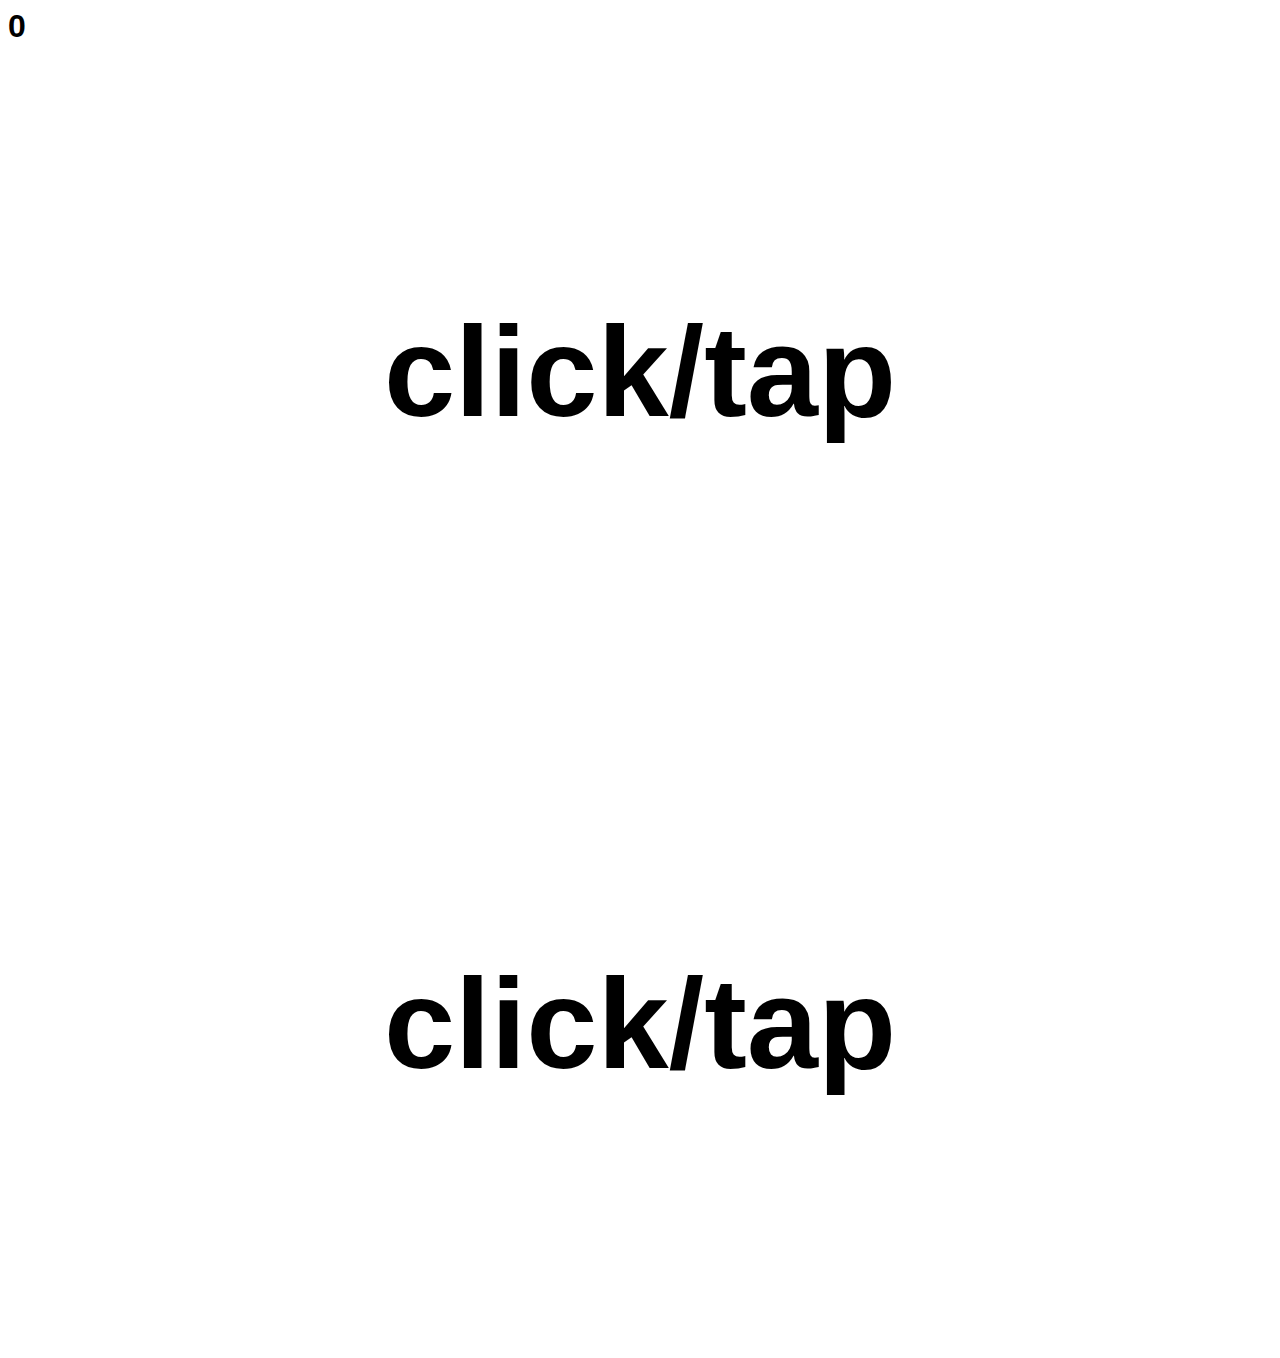
==== index.html @ 4516fd13 "a" ====
<!DOCTYPE html>
<html lang="en" dir="ltr">
  <head>
    <meta charset="utf-8">
    <title>Math</title>
    <link rel="stylesheet" href="math.css">
  </head>
  <body>
    <div class="count">
      0

    </div>
    <div class="math">
      click/tap


    </div>
    <div class="answer">
      click/tap


    </div>
    <script src="https://ajax.googleapis.com/ajax/libs/jquery/3.6.0/jquery.min.js"></script>
    <script type="text/javascript" src="math.js">

    </script>
  </body>
</html>
---- math.css ----
.count {
  font-family: sans-serif;
  font-size: 2rem;
  font-weight: 700;
}

.math {
  padding: 20%;
  text-align: center;
  font-family: sans-serif;
  font-size: 8rem;
  font-weight: 700;
}
.answer {
  padding: 20%;
  text-align: center;
  font-family: sans-serif;
  font-size: 8rem;
  font-weight: 700;
}
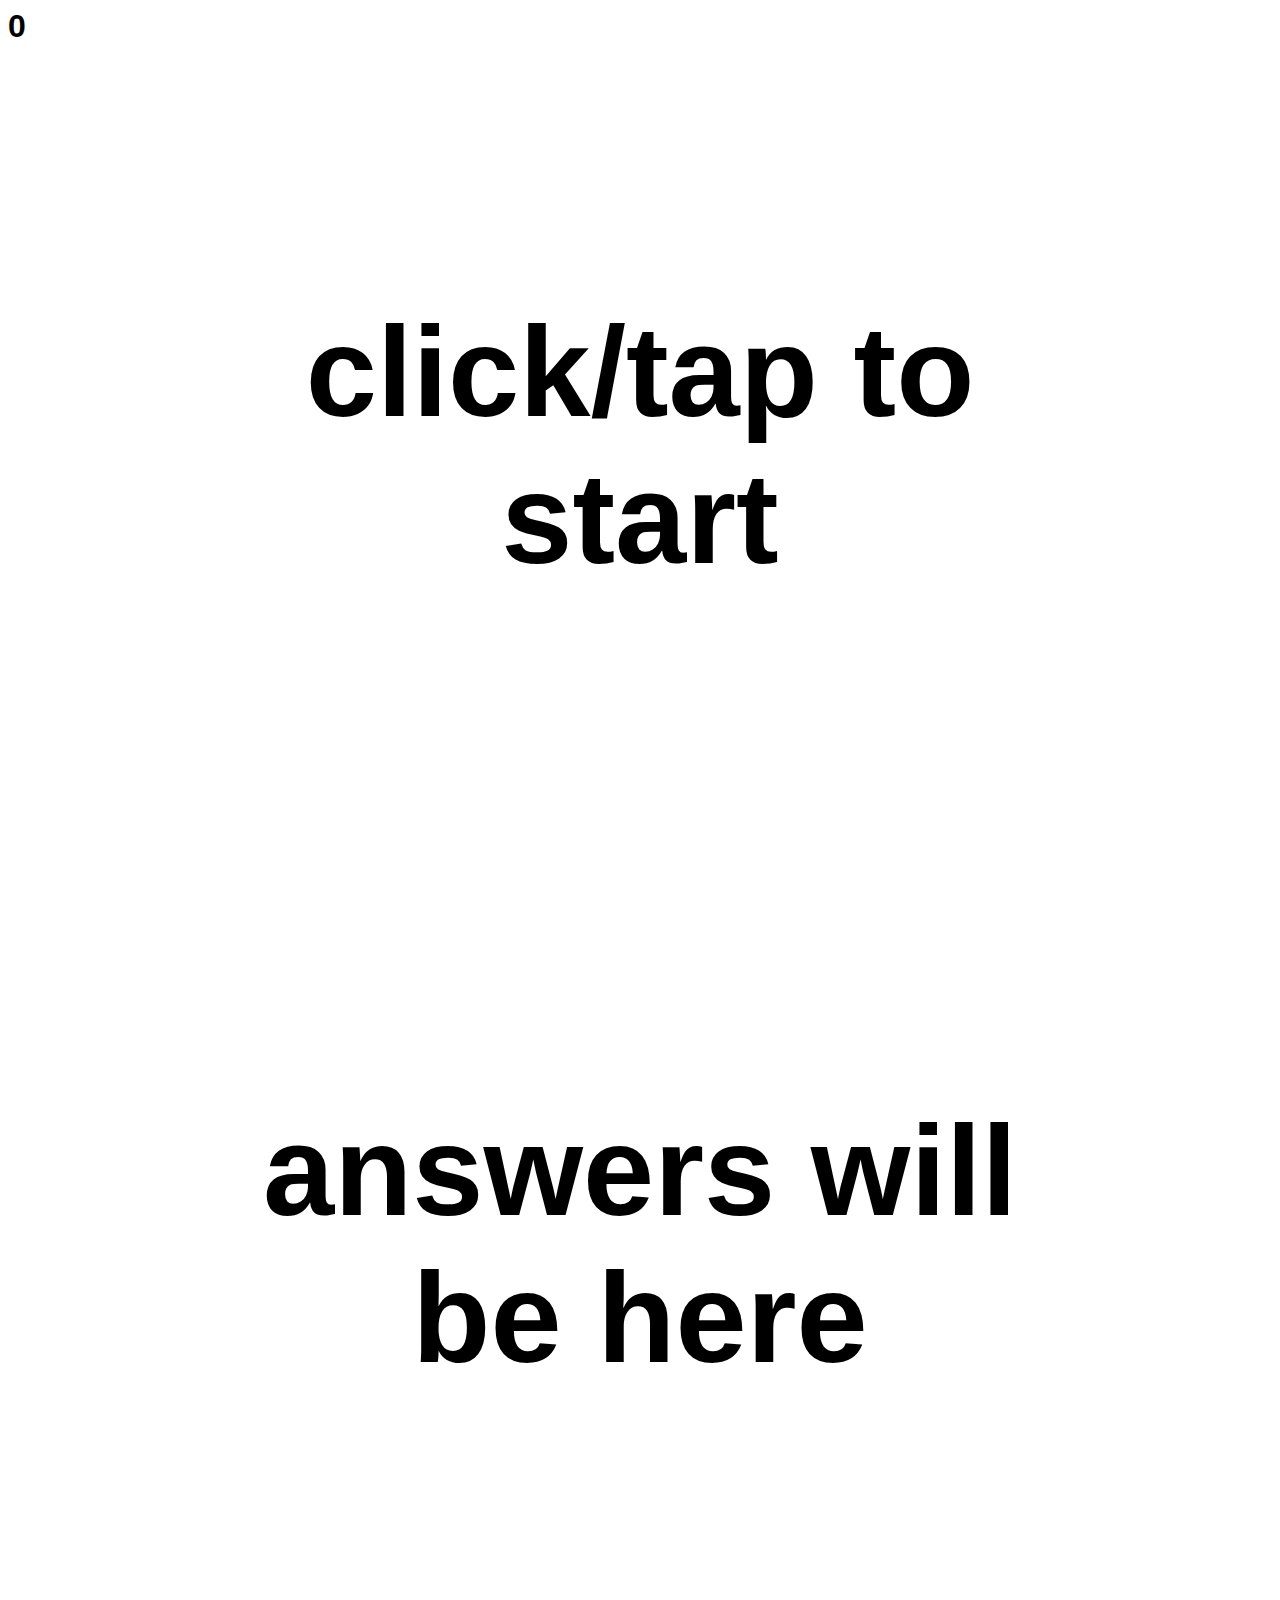
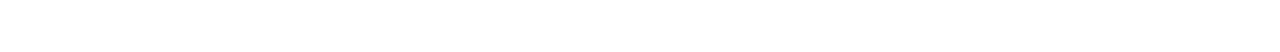
==== commit c772cd12: "a" ====
--- a/index.html
+++ b/index.html
@@ -8,18 +8,14 @@
   <body>
     <div class="count">
       0
-
     </div>
     <div class="math">
-      click/tap
-
-
+      click/tap to start
     </div>
     <div class="answer">
-      click/tap
+      answers will be here
+    </div>
 
-
-    </div>
     <script src="https://ajax.googleapis.com/ajax/libs/jquery/3.6.0/jquery.min.js"></script>
     <script type="text/javascript" src="math.js">
 
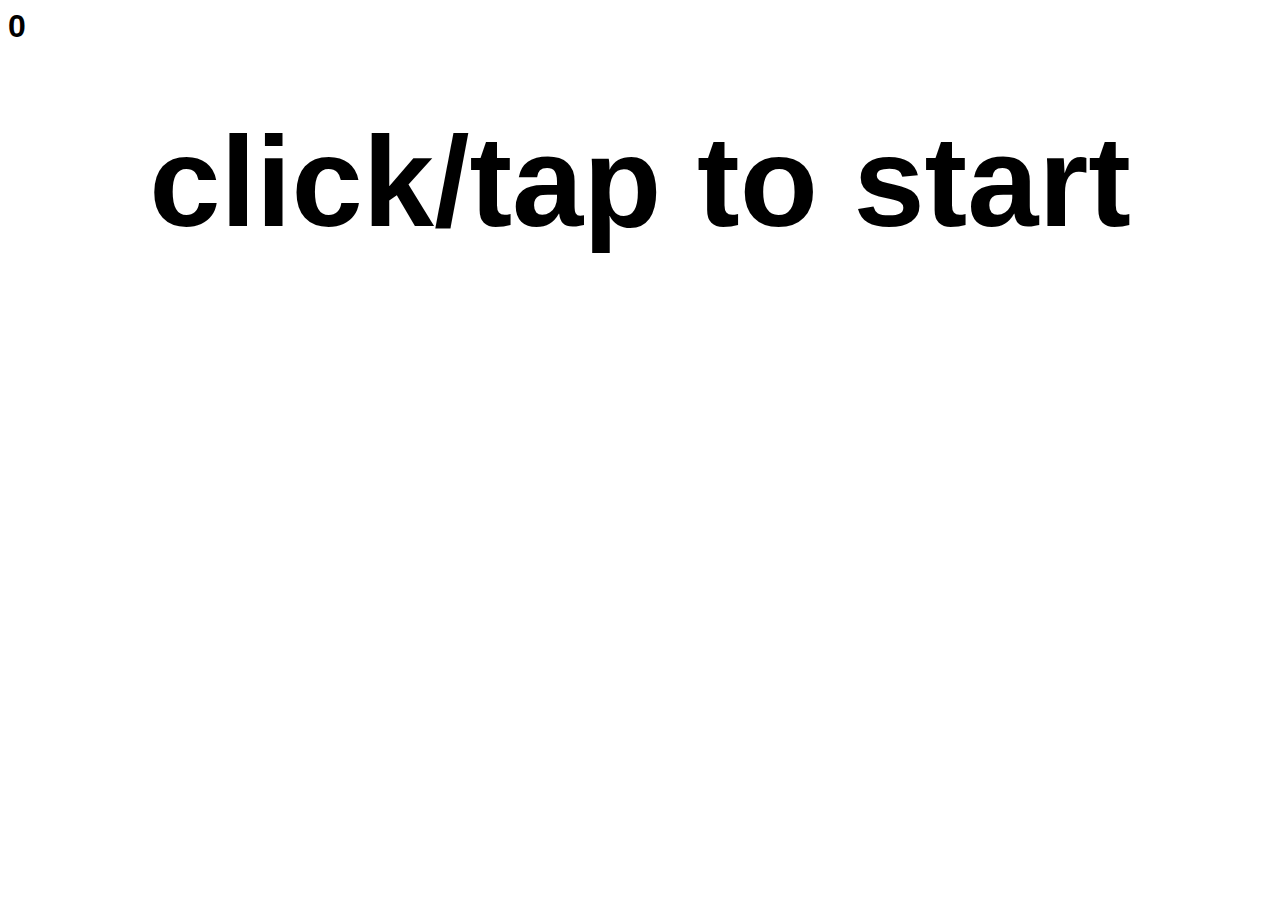
==== commit 2c96a0f8: "Update to show answer after a pause" ====
--- a/index.html
+++ b/index.html
@@ -13,7 +13,7 @@
       click/tap to start
     </div>
     <div class="answer">
-      answers will be here
+      
     </div>
 
     <script src="https://ajax.googleapis.com/ajax/libs/jquery/3.6.0/jquery.min.js"></script>
--- a/math.css
+++ b/math.css
@@ -6,14 +6,14 @@
 }
 
 .math {
-  padding: 20%;
+  padding: 5%;
   text-align: center;
   font-family: sans-serif;
   font-size: 8rem;
   font-weight: 700;
 }
 .answer {
-  padding: 20%;
+  padding: 5%;
   text-align: center;
   font-family: sans-serif;
   font-size: 8rem;
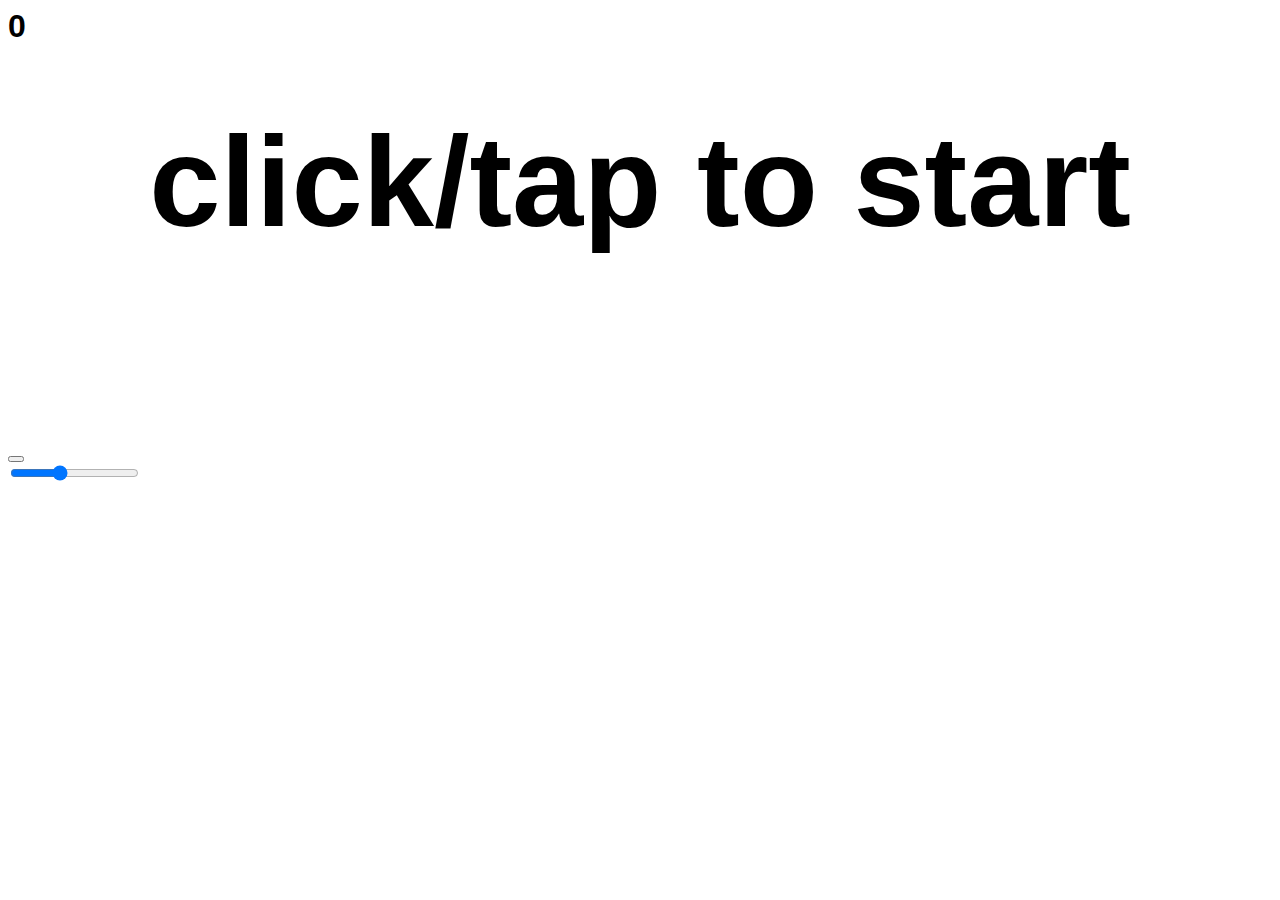
==== commit 750cf88d: "adjustable delay" ====
--- a/index.html
+++ b/index.html
@@ -13,7 +13,16 @@
       click/tap to start
     </div>
     <div class="answer">
-      
+
+    </div>
+
+    <div class="go">
+      <button type="button" name="Go"></button>
+    </div>
+
+    <div class="delay">
+      <input type="range" min="0" max="8" value="3" step="1">
+
     </div>
 
     <script src="https://ajax.googleapis.com/ajax/libs/jquery/3.6.0/jquery.min.js"></script>
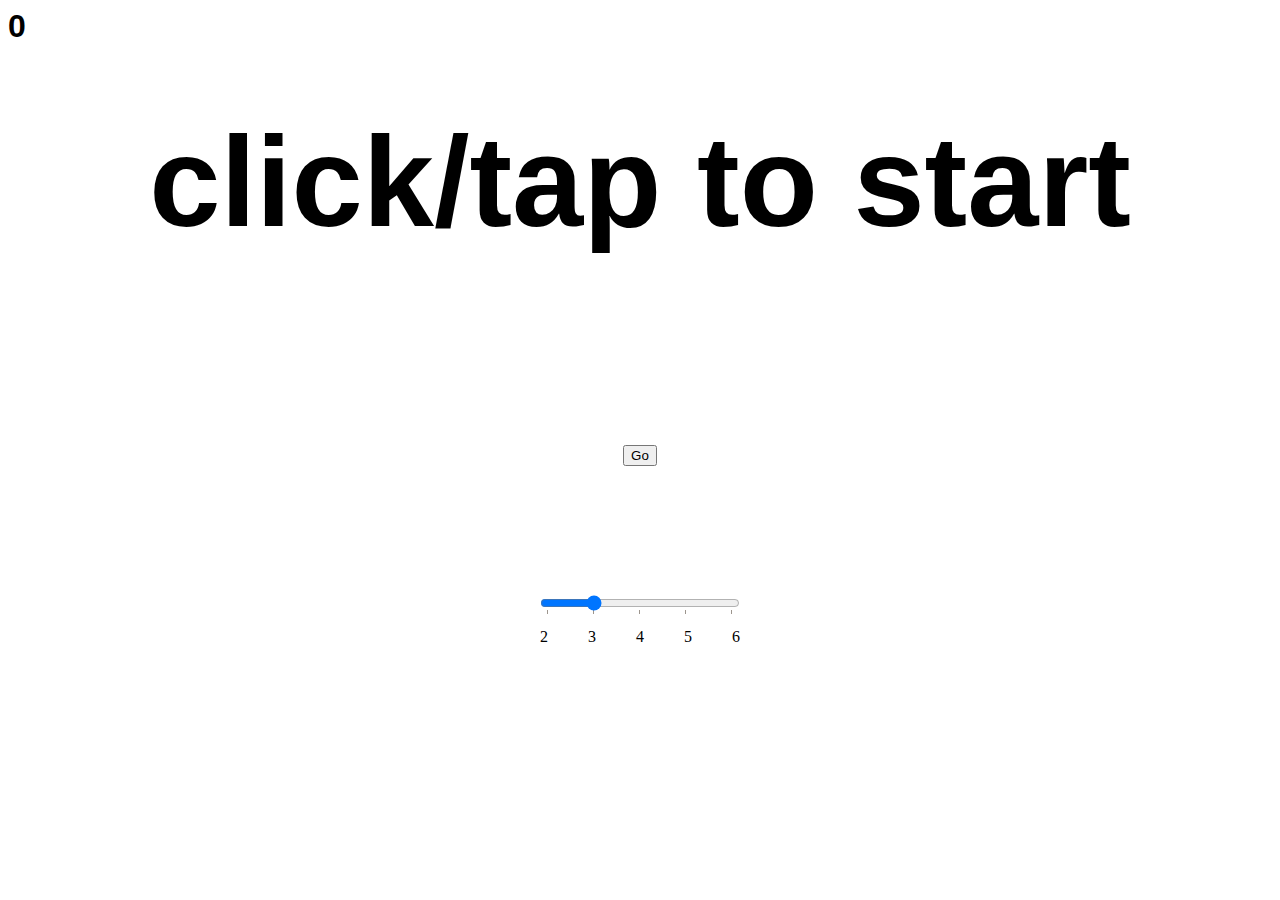
==== commit ebc118ab: "add bootstrap" ====
--- a/index.html
+++ b/index.html
@@ -4,6 +4,13 @@
     <meta charset="utf-8">
     <title>Math</title>
     <link rel="stylesheet" href="math.css">
+
+    <!-- Bootstrap CSS -->
+    <link href="https://cdn.jsdelivr.net/npm/bootstrap@5.1.3/dist/css/bootstrap.min.css" rel="stylesheet" integrity="sha384-1BmE4kWBq78iYhFldvKuhfTAU6auU8tT94WrHftjDbrCEXSU1oBoqyl2QvZ6jIW3" crossorigin="anonymous">
+
+    <!-- Bootstrap JS -->
+    <script src="https://cdn.jsdelivr.net/npm/bootstrap@5.1.3/dist/js/bootstrap.bundle.min.js" integrity="sha384-ka7Sk0Gln4gmtz2MlQnikT1wXgYsOg+OMhuP+IlRH9sENBO0LRn5q+8nbTov4+1p" crossorigin="anonymous"></script>
+
   </head>
   <body>
     <div class="count">
@@ -17,11 +24,19 @@
     </div>
 
     <div class="go">
-      <button type="button" name="Go"></button>
+      <button type="button" class="w-80 btn btn-lg btn-primary" name="">Go</button>
     </div>
 
     <div class="delay">
-      <input type="range" min="0" max="8" value="3" step="1">
+      <input type="range" id=delay min="2" max="6" value="3" step="1" list="tickmarks">
+
+      <datalist id="tickmarks">
+        <option value="2" label="2"></option>
+        <option value="3" label="3"></option>
+        <option value="4" label="4"></option>
+        <option value="5" label="5"></option>
+        <option value="6" label="6"></option>
+      </datalist>
 
     </div>
 
--- a/math.css
+++ b/math.css
@@ -19,3 +19,38 @@
   font-size: 8rem;
   font-weight: 700;
 }
+
+.go {
+  text-align: center;
+}
+
+.go-button {
+  margin: 50px;
+  font-family: sans-serif;
+  font-size: 8rem;
+  font-weight: 700;
+}
+
+.delay {
+  text-align: center;
+  padding: 10%;
+}
+
+datalist {
+  margin: 10px auto 10px;
+  display: flex;
+  flex-direction: row;
+  justify-content: space-between;
+  writing-mode: horizontal-tb;
+  width: 200px;
+}
+
+option {
+  padding: 0;
+}
+
+input[type="range"] {
+  text-align: center;
+  width: 200px;
+  margin: 0;
+}
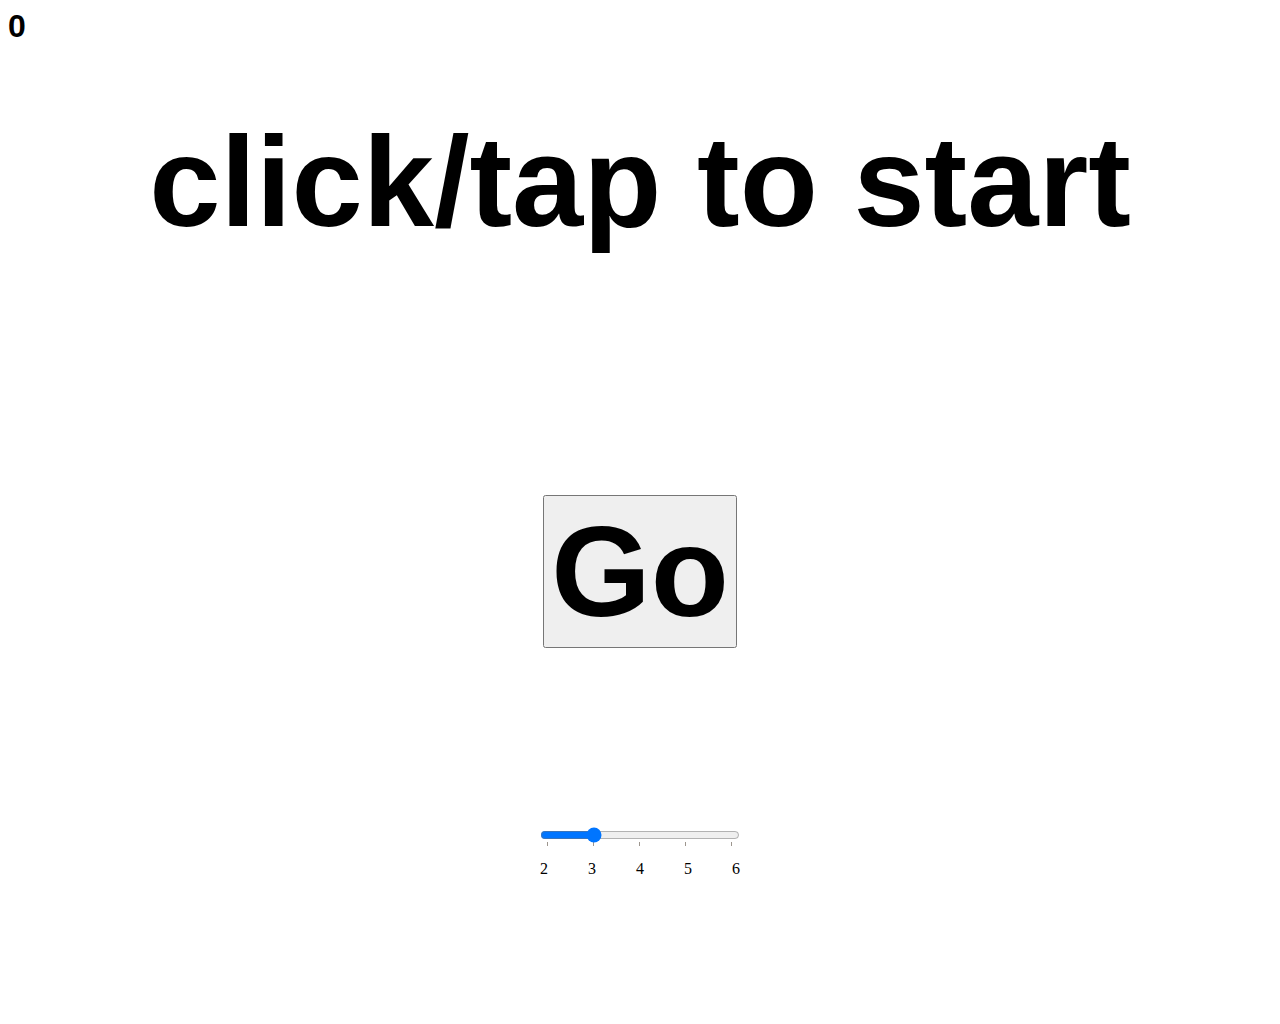
==== commit 9dec3c11: "Update index.html" ====
--- a/index.html
+++ b/index.html
@@ -24,7 +24,7 @@
     </div>
 
     <div class="go">
-      <button type="button" class="w-80 btn btn-lg btn-primary" name="">Go</button>
+      <button type="button" class="w-80 btn btn-lg btn-primary go-button" name="">Go</button>
     </div>
 
     <div class="delay">
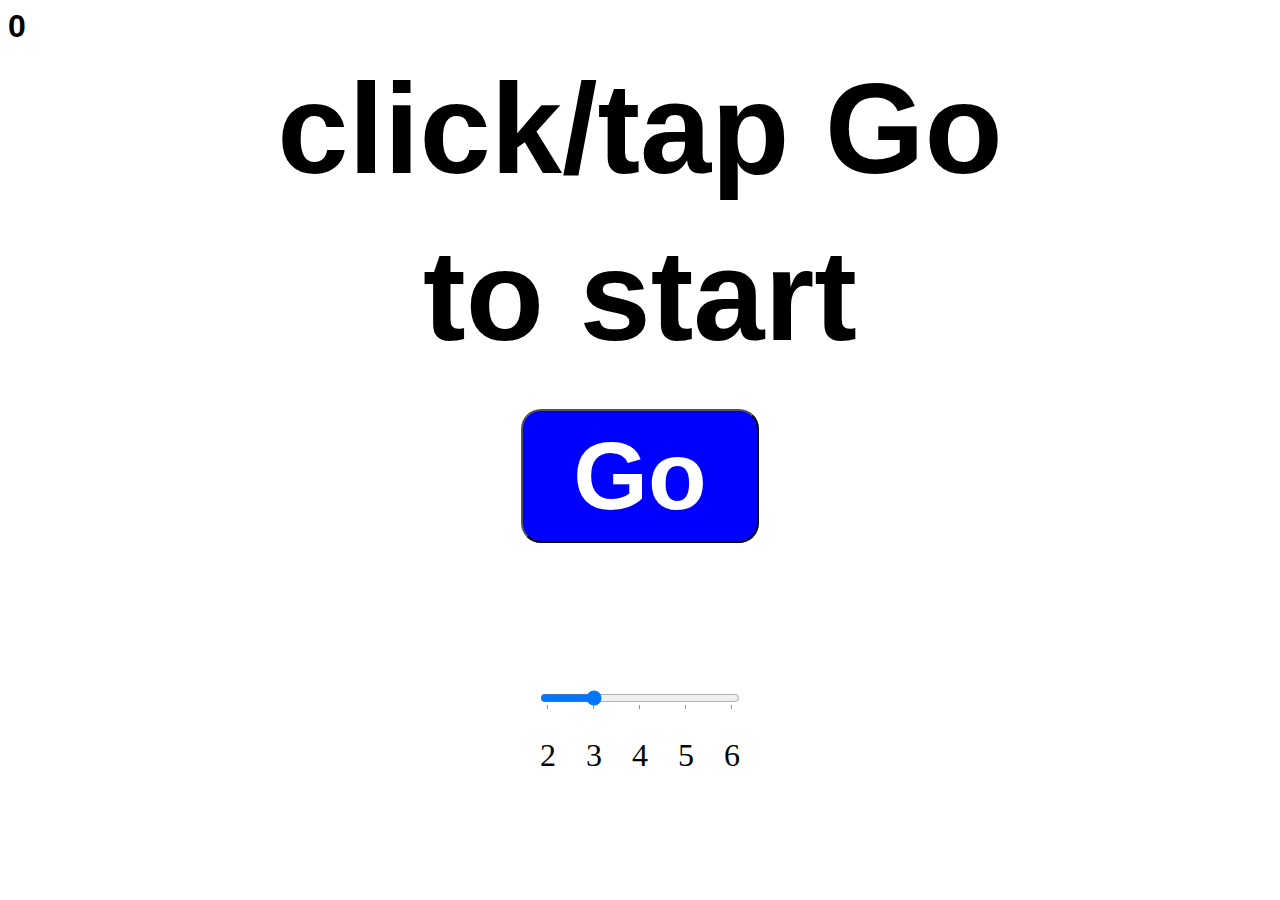
==== commit ba62e622: "up size go button" ====
--- a/index.html
+++ b/index.html
@@ -17,14 +17,16 @@
       0
     </div>
     <div class="math">
-      click/tap to start
+      click/tap Go
     </div>
     <div class="answer">
-
+      to start
     </div>
 
     <div class="go">
-      <button type="button" class="w-80 btn btn-lg btn-primary go-button" name="">Go</button>
+      <button type="button" class="go-button" name="">Go</button>
+      <!-- bootstrap classes: w-80 btn btn-lg btn-primary  -->
+
     </div>
 
     <div class="delay">
--- a/math.css
+++ b/math.css
@@ -6,14 +6,14 @@
 }
 
 .math {
-  padding: 5%;
+  padding: 10px;
   text-align: center;
   font-family: sans-serif;
   font-size: 8rem;
   font-weight: 700;
 }
 .answer {
-  padding: 5%;
+  padding: 10px;
   text-align: center;
   font-family: sans-serif;
   font-size: 8rem;
@@ -25,15 +25,25 @@
 }
 
 .go-button {
-  margin: 50px;
+  margin: 30px;
+  padding: 20px;
+  border-radius: 20px;
+  padding: 10px 50px 10px;
+  color: white;
+  background-color: blue;
   font-family: sans-serif;
-  font-size: 8rem;
+  font-size: 6rem;
   font-weight: 700;
 }
 
 .delay {
   text-align: center;
-  padding: 10%;
+  padding: 100px;
+
+}
+
+#delay {
+  height: 50px;
 }
 
 datalist {
@@ -43,6 +53,8 @@
   justify-content: space-between;
   writing-mode: horizontal-tb;
   width: 200px;
+  font-size: 2rem;
+  font-weight: 700;
 }
 
 option {
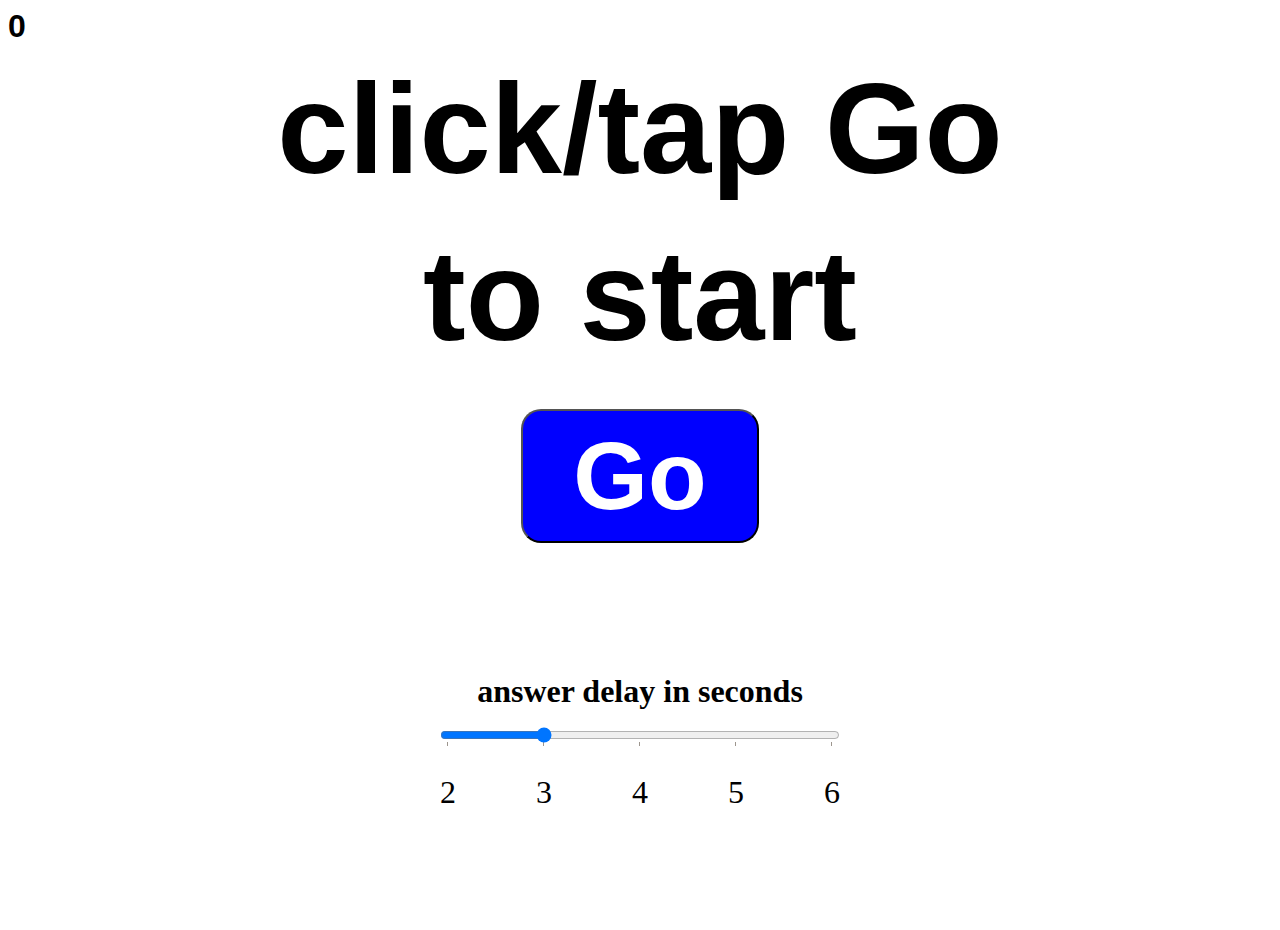
==== commit 66b970c4: "styling" ====
--- a/index.html
+++ b/index.html
@@ -1,50 +1,60 @@
 <!DOCTYPE html>
 <html lang="en" dir="ltr">
-  <head>
-    <meta charset="utf-8">
-    <title>Math</title>
-    <link rel="stylesheet" href="math.css">
 
-    <!-- Bootstrap CSS -->
-    <link href="https://cdn.jsdelivr.net/npm/bootstrap@5.1.3/dist/css/bootstrap.min.css" rel="stylesheet" integrity="sha384-1BmE4kWBq78iYhFldvKuhfTAU6auU8tT94WrHftjDbrCEXSU1oBoqyl2QvZ6jIW3" crossorigin="anonymous">
+<head>
+  <meta charset="utf-8">
+  <title>Math</title>
+  <link rel="stylesheet" href="math.css">
 
-    <!-- Bootstrap JS -->
-    <script src="https://cdn.jsdelivr.net/npm/bootstrap@5.1.3/dist/js/bootstrap.bundle.min.js" integrity="sha384-ka7Sk0Gln4gmtz2MlQnikT1wXgYsOg+OMhuP+IlRH9sENBO0LRn5q+8nbTov4+1p" crossorigin="anonymous"></script>
+  <!-- Bootstrap CSS -->
+  <link href="https://cdn.jsdelivr.net/npm/bootstrap@5.1.3/dist/css/bootstrap.min.css" rel="stylesheet" integrity="sha384-1BmE4kWBq78iYhFldvKuhfTAU6auU8tT94WrHftjDbrCEXSU1oBoqyl2QvZ6jIW3" crossorigin="anonymous">
 
-  </head>
-  <body>
-    <div class="count">
-      0
-    </div>
-    <div class="math">
-      click/tap Go
-    </div>
-    <div class="answer">
-      to start
-    </div>
+  <!-- Bootstrap JS -->
+  <script src="https://cdn.jsdelivr.net/npm/bootstrap@5.1.3/dist/js/bootstrap.bundle.min.js" integrity="sha384-ka7Sk0Gln4gmtz2MlQnikT1wXgYsOg+OMhuP+IlRH9sENBO0LRn5q+8nbTov4+1p" crossorigin="anonymous"></script>
 
-    <div class="go">
-      <button type="button" class="go-button" name="">Go</button>
-      <!-- bootstrap classes: w-80 btn btn-lg btn-primary  -->
+</head>
 
-    </div>
+<body>
+  <div class="count">
+    0
+  </div>
+  <div class="math">
+    click/tap Go
+  </div>
+  <div class="answer">
+    to start
+  </div>
 
-    <div class="delay">
-      <input type="range" id=delay min="2" max="6" value="3" step="1" list="tickmarks">
+  <div class="go">
+    <button type="button" class="go-button" name="">Go</button>
+    <!-- bootstrap classes: w-80 btn btn-lg btn-primary  -->
 
-      <datalist id="tickmarks">
-        <option value="2" label="2"></option>
-        <option value="3" label="3"></option>
-        <option value="4" label="4"></option>
-        <option value="5" label="5"></option>
-        <option value="6" label="6"></option>
-      </datalist>
+  </div>
 
-    </div>
+  <div class="delay">
+    <label for="delay">answer delay in seconds</label><br>
+    <input type="range" id=delay min="2" max="6" value="3" step="1" list="tickmarks">
 
-    <script src="https://ajax.googleapis.com/ajax/libs/jquery/3.6.0/jquery.min.js"></script>
-    <script type="text/javascript" src="math.js">
+    <datalist id="tickmarks">
+      <option value="2" label="2"></option>
+      <option value="3" label="3"></option>
+      <option value="4" label="4"></option>
+      <option value="5" label="5"></option>
+      <option value="6" label="6"></option>
+    </datalist>
 
-    </script>
-  </body>
+  </div>
+
+  <!-- <div class="delay">
+    <label for="customRange3" class="form-label">Example range</label>
+    <input type="range" class="form-range" min="0" max="5" step="0.5" id="customRange3">
+  </div> -->
+
+
+  <script src="https://ajax.googleapis.com/ajax/libs/jquery/3.6.0/jquery.min.js"></script>
+  <script type="text/javascript" src="math.js">
+
+  </script>
+</body>
+
 </html>
--- a/math.css
+++ b/math.css
@@ -39,6 +39,11 @@
 .delay {
   text-align: center;
   padding: 100px;
+}
+
+label {
+  font-size: 2rem;
+  font-weight: 700;
 
 }
 
@@ -52,7 +57,7 @@
   flex-direction: row;
   justify-content: space-between;
   writing-mode: horizontal-tb;
-  width: 200px;
+  width: 400px;
   font-size: 2rem;
   font-weight: 700;
 }
@@ -63,6 +68,6 @@
 
 input[type="range"] {
   text-align: center;
-  width: 200px;
+  width: 400px;
   margin: 0;
 }
